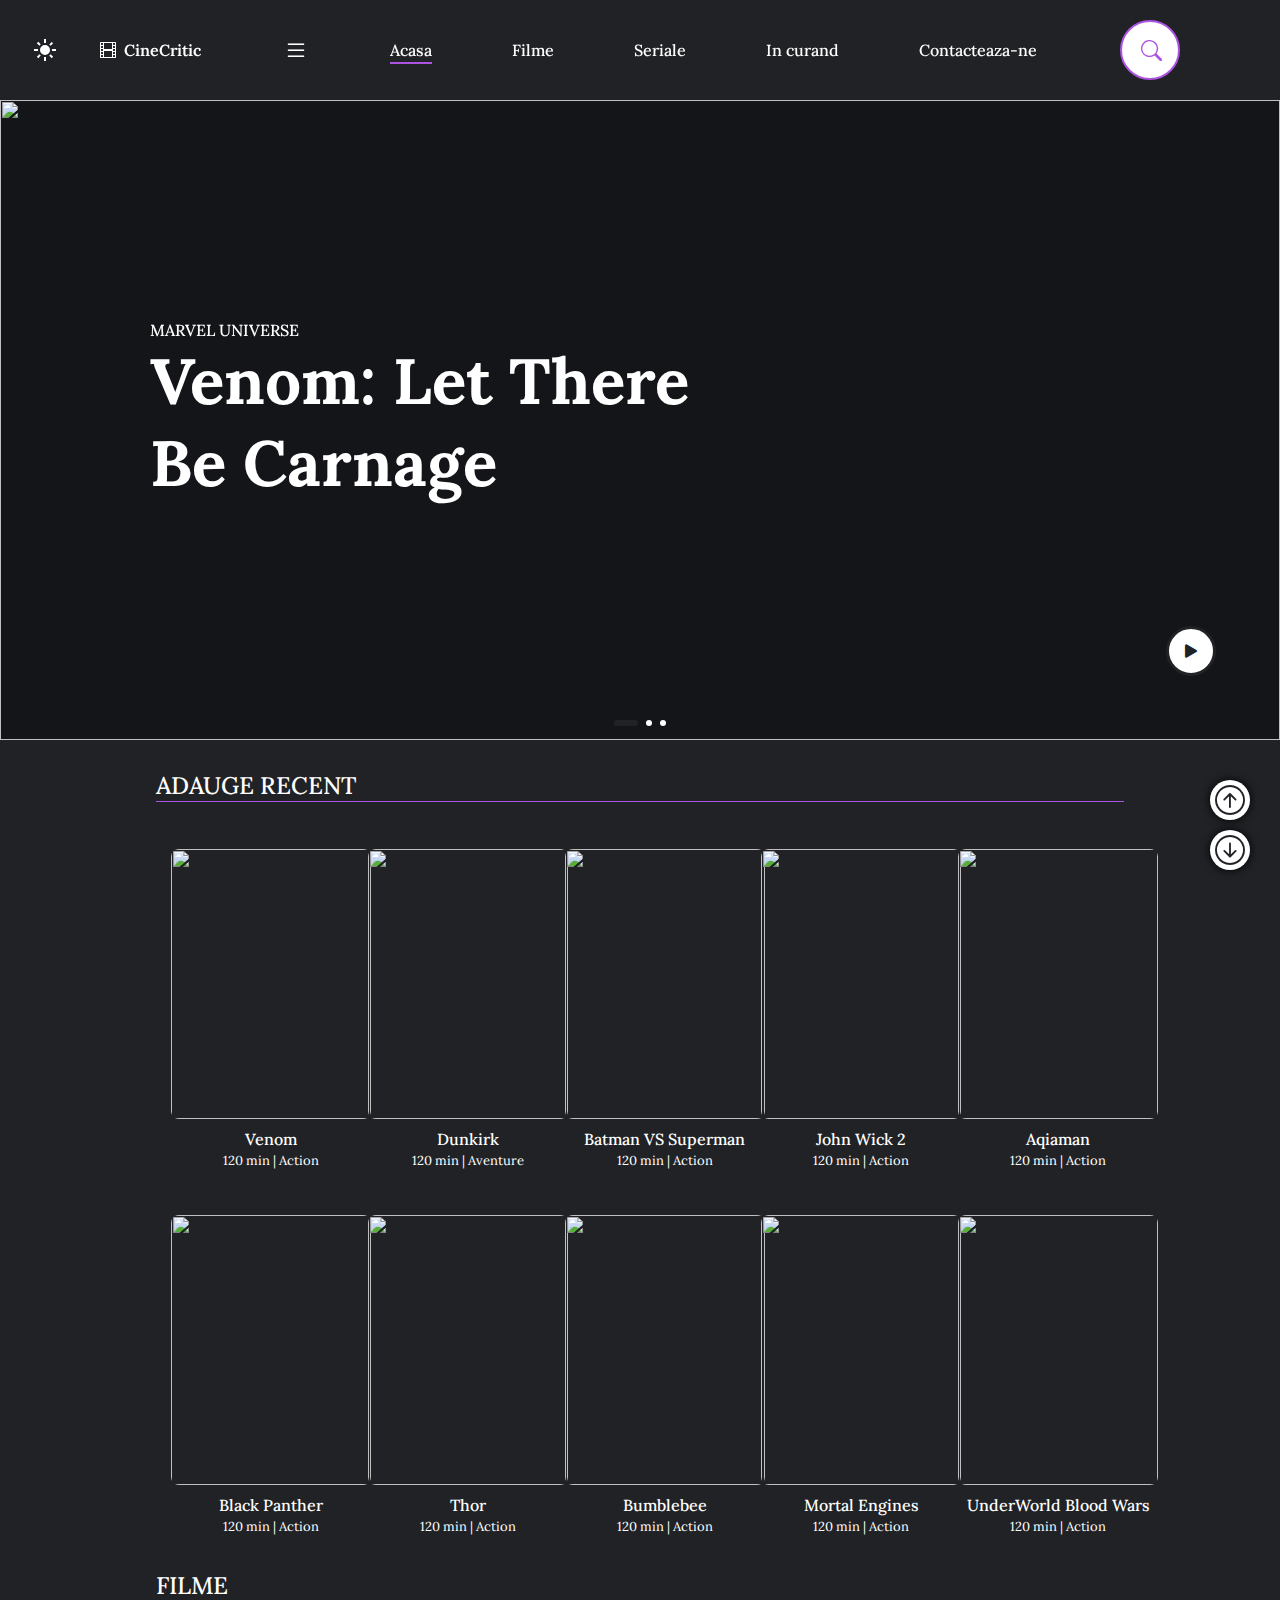
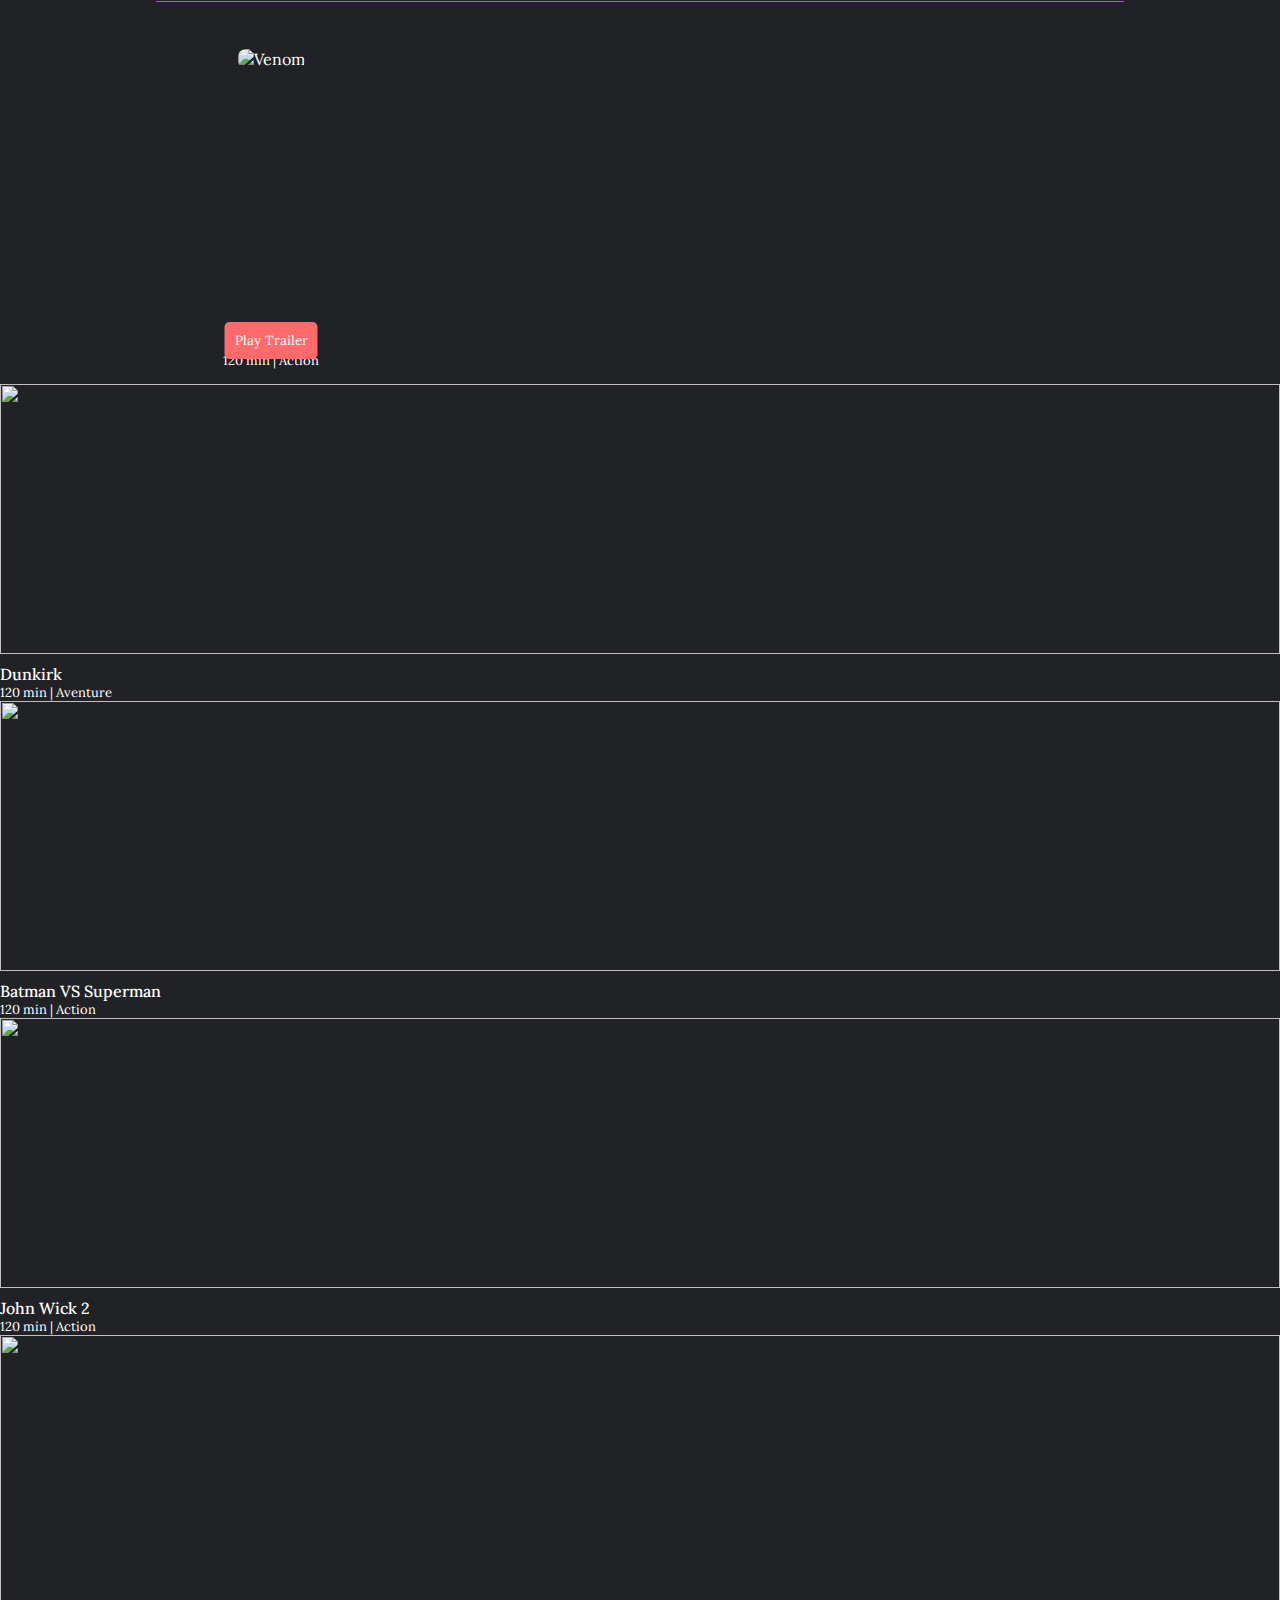
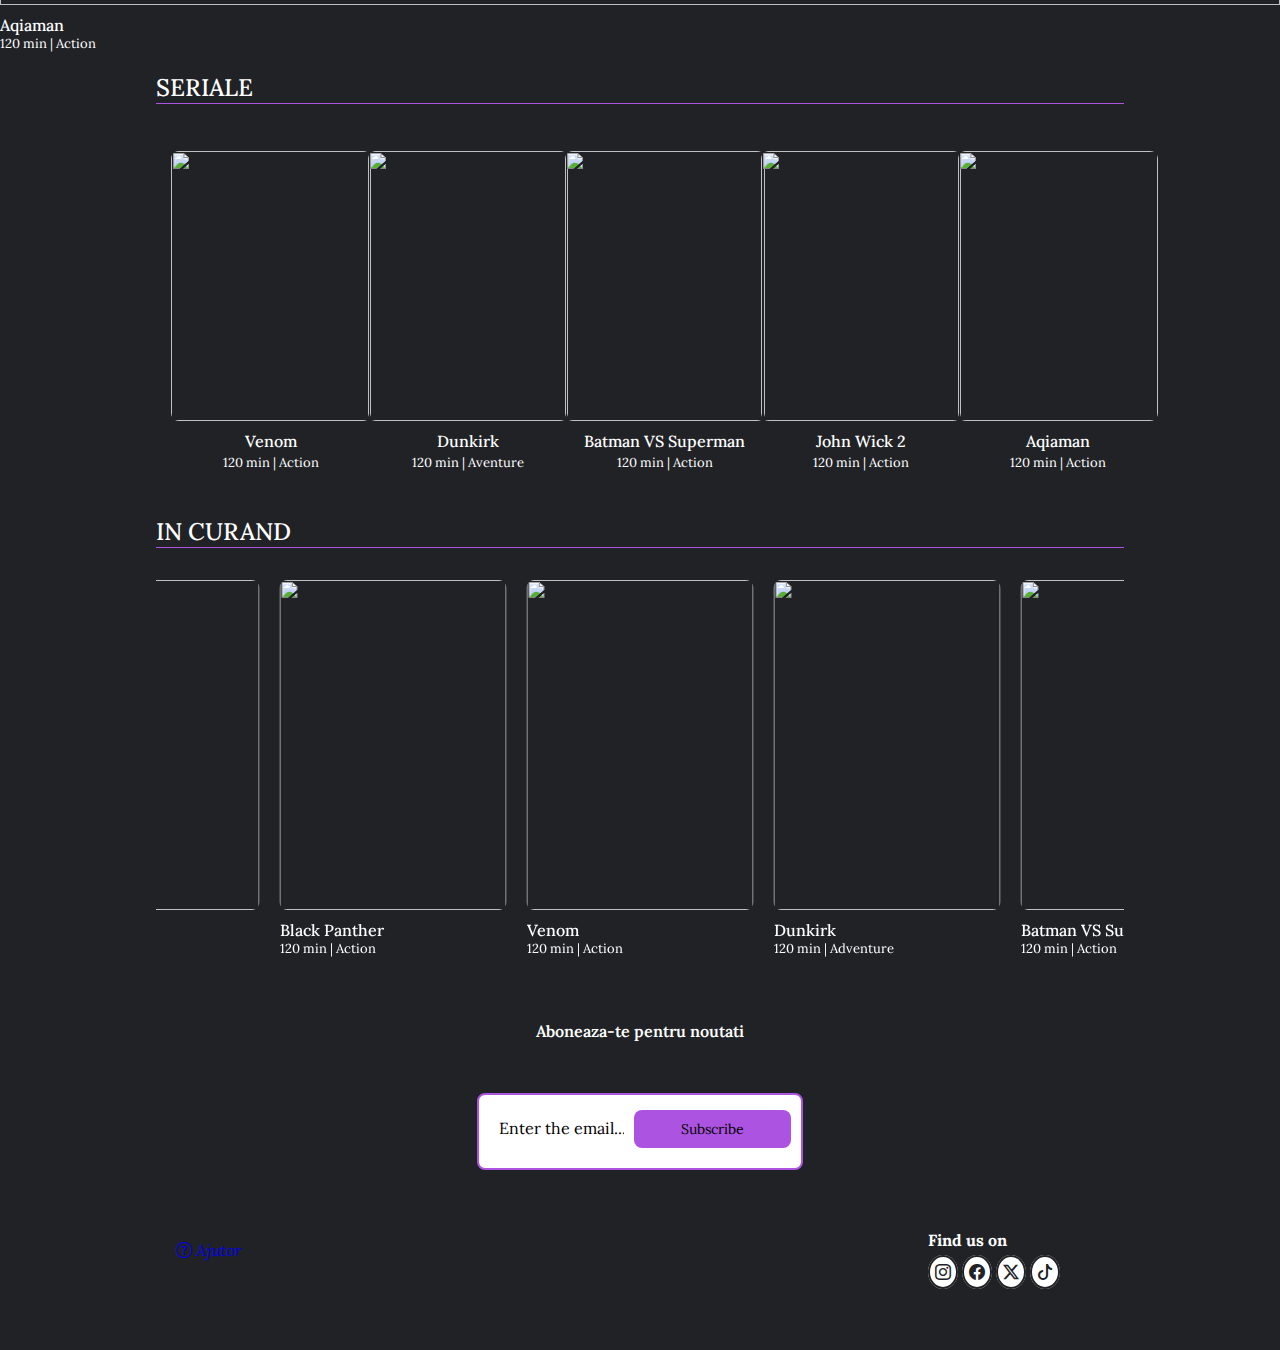
==== index.html @ 8b752be0 "Add files via upload" ====
<!DOCTYPE html>
<html lang="en">
<head>
        <meta charset="UTF-8">
        <meta http-equiv="X-UA-Compatible" content="IE=edge">
        <meta name="viewport" content="width=device-width, initial-scale=1.0">
        <title>CineCritic</title>
        <link rel="stylesheet" href="style.css">
        <link rel="stylesheet" href="https://cdn.jsdelivr.net/npm/bootstrap-icons@1.11.3/font/bootstrap-icons.min.css">
        <link rel="stylesheet" href="https://cdn.jsdelivr.net/npm/boxicons@latest/css/boxicons.min.css">        
        <link rel="stylesheet" href="https://cdn.jsdelivr.net/npm/swiper@8/swiper-bundle.min.css" />

</head>
<!-- Google tag (gtag.js) -->
<script async src="https://www.googletagmanager.com/gtag/js?id=G-RRTRT48X3Z"></script>
<script>
  window.dataLayer = window.dataLayer || [];
  function gtag(){dataLayer.push(arguments);}
  gtag('js', new Date());

  gtag('config', 'G-RRTRT48X3Z');
</script>
<body class="">
        <!--Navbar-->
        <header>
            <button id="theme-switch">
                <svg xmlns="http://www.w3.org/2000/svg" height="24px" viewBox="0 -960 960 960" width="24px" fill="#e8eaed"><path d="M480-280q-83 0-141.5-58.5T280-480q0-83 58.5-141.5T480-680q83 0 141.5 58.5T680-480q0 83-58.5 141.5T480-280ZM200-440H40v-80h160v80Zm720 0H760v-80h160v80ZM440-760v-160h80v160h-80Zm0 720v-160h80v160h-80ZM256-650l-101-97 57-59 96 100-52 56Zm492 496-97-101 53-55 101 97-57 59Zm-98-550 97-101 59 57-100 96-56-52ZM154-212l101-97 55 53-97 101-59-57Z"/></svg>
                <svg xmlns="http://www.w3.org/2000/svg" height="24px" viewBox="0 -960 960 960" width="24px" fill="#e8eaed"><path d="M480-120q-150 0-255-105T120-480q0-150 105-255t255-105q14 0 27.5 1t26.5 3q-41 29-65.5 75.5T444-660q0 90 63 153t153 63q55 0 101-24.5t75-65.5q2 13 3 26.5t1 27.5q0 150-105 255T480-120Z"/></svg>

            </button>
            <a href="#" class="log">
                <i class="bi bi-film"></i>CineCritic 
            </a>
            <div class="meniu" id="menu-icon"><i class="bi bi-list" ></i></div>
            
            <!--Meniu-->
            <ul class="navbar">
                <li><a href="#home" class="active">Acasa</a></li>
                <li><a href="movies.html" >Filme</a></li>
                <li><a href="series.html" >Seriale</a></li>
                <li><a href="coming.html" >In curand</a></li>
                <li><a href="contact.html" >Contacteaza-ne</a></li>
            </ul>
            <div class="container-search">
                <div class="search">
                    <i class="bi bi-search"></i>
                </div>

            <div class="input">
                <input type="text" placeholder="Search" id="search">
                <i class="bi bi-x-lg" id="clear"></i>
            </div>
        </div>
        </header>

        <!-- Home -->
        <section class="home swiper" id="home">
            <div class="swiper-wrapper">
                <!-- Box 1 -->
                <div class="swiper-slide container">
                    <img src="img/home1.jpg" alt="">
                    <div class="home-text"> 
                        <span>Marvel Universe</span>
                        <h1>Venom: Let There <br> Be Carnage</h1>
                        <a href="#" class="play">
                            <i class="bi bi-play-fill"></i>
                        </a>
                    </div>
                </div>
        
                <!-- Box 2 -->
                <div class="swiper-slide container">
                    <img src="img/home2.jpg" alt="">
                    <div class="home-text"> 
                        <span>Marvel Universe</span>
                        <h1>Avengers: <br>Infinity War</h1>
                        <a href="#" class="play">
                            <i class="bi bi-play-fill"></i>
                        </a>
                    </div>
                </div>
        
                <!-- Box 3 -->
                <div class="swiper-slide container">
                    <img src="img/home3.jpg" alt="">
                    <div class="home-text"> 
                        <span>Marvel Universe</span>
                        <h1>Spider-Man: <br>Far From Home</h1>
                        <a href="#" class="play">
                            <i class="bi bi-play-fill"></i>
                        </a>
                    </div>
                </div>
            </div>
        

            <div class="swiper-pagination"></div>
        </section>
        <!-- Added -->
        <section class="added" id="added">
            <h2 class="heading">Adauge recent</h2>
        <!-- Added Container -->
        <div class="home-movies-container">
            <!-- Box 1 -->
            <div class="box" data-title="venom">
            <div class="box-img">
                <img src="img/m1.jpg " alt="">
            </div>
            <h3>Venom</h3>
            <span>120 min | Action</span>
        </div>
        
        <!-- Box 2-->
        <div class="box">
            <div class="box-img">
                <img src="img/m2.jpg " alt="">
            </div>
            <h3>Dunkirk</h3>
            <span>120 min | Aventure</span>
        </div>
        <!-- Box 3 -->
        <div class="box">
            <div class="box-img">
                <img src="img/m3.jpg " alt="">
            </div>
            <h3>Batman VS Superman</h3>
            <span>120 min | Action</span>
        </div>
        <!-- Box 4 -->
        <div class="box">
            <div class="box-img">
                <img src="img/m4.jpg " alt="">
            </div>
            <h3>John Wick 2</h3>
            <span>120 min | Action</span>
        </div>
        <!-- Box 5 -->
        <div class="box">
            <div class="box-img">
                <img src="img/m5.jpg " alt="">
            </div>
            <h3>Aqiaman</h3>
            <span>120 min | Action</span>
        </div>
        <!-- Box 6 -->
        <div class="box">
            <div class="box-img">
                <img src="img/m6.jpg " alt="">
            </div>
            <h3>Black Panther</h3>
            <span>120 min | Action</span>
        </div>
        <!-- Box 7 -->
        <div class="box">
            <div class="box-img">
                <img src="img/m7.jpg " alt="">
            </div>
            <h3>Thor</h3>
            <span>120 min | Action</span>
        </div>
        <!-- Box 8  -->
        <div class="box">
            <div class="box-img">
                <img src="img/m7.jpg " alt="">
            </div>
            <h3>Bumblebee</h3>
            <span>120 min | Action</span>
        </div>
        <!-- Box 9 -->
        <div class="box">
            <div class="box-img">
                <img src="img/m9.jpg " alt="">
            </div>
            <h3>Mortal Engines</h3>
            <span>120 min | Action</span>
        </div>
        <!-- Box 10 -->
        <div class="box">
            <div class="box-img">
                <img src="img/m10.jpg " alt="">
            </div>
            <h3>UnderWorld Blood Wars</h3>
            <span>120 min | Action</span>
        </div>
        </div>
        </section>
    
        <!-- Movies-->
    <section class="movies" id="movies">
    <h2 class="home-movies-heading">Filme</h2>
        <!-- Movies Container -->
        <div class="home-movies-container">
            <!-- Box 1 -->
            <div class="box" trailer-url="https://www.youtube.com/embed/HyIyd9joTTc

            ">
                <div class="box-img">
                    <img src="img/m1.jpg" alt="Venom">
                </div>
                <h3>Venom</h3>
                <span>120 min | Action</span>
                <button class="play-button">Play Trailer</button>
            </div>
        </div>
        
        <!-- Modal pentru redarea trailerului -->
        <div id="trailer-modal" class="modal">
            <div class="modal-content">
                <button id="close-button">Close</button>
                <iframe id="trailer-video" width="100%" height="100%" frameborder="0" allow="autoplay; encrypted-media" allowfullscreen></iframe>
            </div>
        </div>
        <!-- Box 2-->
            <div class="box">
                <div class="box-img">
                    <img src="img/m2.jpg " alt="">
                </div>
                <h3>Dunkirk</h3>
                <span>120 min | Aventure</span>
            </div>
        <!-- Box 3 -->
            <div class="box">
                <div class="box-img">
                    <img src="img/m3.jpg " alt="">
            </div>
                <h3>Batman VS Superman</h3>
                <span>120 min | Action</span>
            </div>
        <!-- Box 4 -->
            <div class="box">
                <div class="box-img">
                    <img src="img/m4.jpg " alt="">
            </div>
                <h3>John Wick 2</h3>
                <span>120 min | Action</span>
            </div>
        <!-- Box 5 -->
            <div class="box">
                <div class="box-img">
                    <img src="img/m5.jpg " alt="">
                </div>
                <h3>Aqiaman</h3>
                <span>120 min | Action</span>
            </div>
        </section>
                <!-- Movies-->
    <section class="movies" id="movies">
        <h2 class="home-movies-heading">Seriale</h2>
            <!-- Movies Container -->
        <div class="home-movies-container">
            <!-- Box 1 -->
                <div class="box">
                    <div class="box-img">
                        <img src="img/m1.jpg " alt="">
                    </div>
                    <h3>Venom</h3>
                    <span>120 min | Action</span>
            </div>
            <!-- Box 2-->
                <div class="box">
                    <div class="box-img">
                        <img src="img/m2.jpg " alt="">
                    </div>
                    <h3>Dunkirk</h3>
                    <span>120 min | Aventure</span>
                </div>
            <!-- Box 3 -->
                <div class="box">
                    <div class="box-img">
                        <img src="img/m3.jpg " alt="">
                </div>
                    <h3>Batman VS Superman</h3>
                    <span>120 min | Action</span>
                </div>
            <!-- Box 4 -->
                <div class="box">
                    <div class="box-img">
                        <img src="img/m4.jpg " alt="">
                </div>
                    <h3>John Wick 2</h3>
                    <span>120 min | Action</span>
                </div>
            <!-- Box 5 -->
                <div class="box">
                    <div class="box-img">
                        <img src="img/m5.jpg " alt="">
                    </div>
                    <h3>Aqiaman</h3>
                    <span>120 min | Action</span>
                </div>
            </section>
        <!-- Coming Soon -->
        <section class="coming" id="coming">
            <h2 class="heading">In curand</h2>
            <!-- Coming Container -->
            <div class="coming-container swiper">
                <div class="swiper-wrapper">
                    <!-- Slide 1 -->
                    <div class="swiper-slide box">
                        <div class="boxs-img">
                            <img src="img/m1.jpg" alt="">
                        </div>
                        <h3>Venom</h3>
                        <span>120 min | Action</span>
                    </div>
                    <!-- Slide 2 -->
                    <div class="swiper-slide box">
                        <div class="boxs-img">
                            <img src="img/m2.jpg" alt="">
                        </div>
                        <h3>Dunkirk</h3>
                        <span>120 min | Adventure</span>
                    </div>
                    <!-- Slide 3 -->
                    <div class="swiper-slide box">
                        <div class="boxs-img">
                            <img src="img/m3.jpg" alt="">
                        </div>
                        <h3>Batman VS Superman</h3>
                        <span>120 min | Action</span>
                    </div>
                    <!-- Slide 4 -->
                    <div class="swiper-slide box">
                        <div class="boxs-img">
                            <img src="img/m4.jpg" alt="">
                        </div>
                        <h3>John Wick 2</h3>
                        <span>120 min | Action</span>
                    </div>
                    <!-- Slide 5 -->
                    <div class="swiper-slide box">
                        <div class="boxs-img">
                            <img src="img/m5.jpg" alt="">
                        </div>
                        <h3>Aquaman</h3>
                        <span>120 min | Action</span>
                    </div>
                    <!-- Slide 6 -->
                    <div class="swiper-slide box">
                        <div class="boxs-img">
                            <img src="img/m6.jpg" alt="">
                        </div>
                        <h3>Black Panther</h3>
                        <span>120 min | Action</span>
                    </div>
                    <!-- Additional slides as needed -->
                </div>
                <!-- Pagination for Swiper -->
                <div class="swiper-pagination"></div>
            </div>
        </section>
        <!-- NewsLetter -->
        <section>
            <section class="newsletter" id="newsletter">
                <h2>Aboneaza-te pentru noutati</h2>
                <form action="">
                    <input type="email" placeholder="Enter the email..." required>
                    <input type="submit" value="Subscribe" class="btn">
                </form>
            </section>
        </section>
        <!-- Butoane UP/DOWN -->
        <button id="upButton">
            <i class="bi bi-arrow-up-circle"></i>
        </button>
        
        <button id="downButton">
            <i class="bi bi-arrow-down-circle"></i>
        </button>

        <a href="help.html" class="help">
            <i class="bi bi-question-circle">                               Ajutor</i>
        </a>
        
 
        
        <!-- Footer -->
         <section class="footer">
            <div class="social">
                <h3>Find us on</h3>
                <span class="social-button">
                <a href="#"><i class="bi bi-instagram"></i></a>
                <a href="#"><i class="bi bi-facebook"></i></a>
                <a href="#"><i class="bi bi-twitter-x"></i></a>
                <a href="#"><i class="bi bi-tiktok"></i></a>
            </span>
            </div>
         </section>
        <!-- JavaScript -->
        <script src="https://cdn.jsdelivr.net/npm/swiper@8/swiper-bundle.min.js"></script>
        <script src="main.js"></script>
</body>
</html>
---- style.css ----
/*Font*/
@import url('https://fonts.googleapis.com/css2?family=Lora:ital,wght@0,400..700;1,400..700&display=swap');

* {
    font-family: "Lora", serif;
    margin: 0;
    padding: 0;
    box-sizing: border-box;
    list-style: none;
    text-decoration: none;
    scroll-padding-top: 32px;
    scroll-behavior: smooth;
}

/*Variabile*/
:root{
    --main-color:#202226;
    --second-color:#ad53e1;
    --text-color:#202226;
    --bg-color: #fff;
}

.lightmode{
    --main-color:#ffffff;
    --second-color:#ad53e1;
    --text-color:#ffffff;
    --bg-color: #202226
}

html::-webkit-scrollbar{
    width:6px;
    background: var(--text-color);
}

html::-webkit-scrollbar-thumb{
    background: var(--second-color);
    border-radius: 64px;
}

body{
    background: var(--main-color)
    /* background: linear-gradient(180deg, rgba(0,0,0,1) 90%, rgba(173,83,225,1) 100%); */

}

section.home {
    padding-top: 100px; 
}

header {
    position: fixed;
    width: 100%;
    top: 0;
    right: 0;
    display: flex;
    align-items: center;
    justify-content: space-between;
    padding: 20px 100px;
    transition: background-color 0.5s;
    background-color: transparent;
    z-index: 1000; 
}

header.shadow{
    background: var(--main-color);
    box-shadow: 0 0 4px rgb(14 55 54/15%)

}

header.shadow .navbar a{
color:var(--bg-color);
}

header.shadow .logo{
    color:var(--text-color);
}


.log{ 
    font-size: 16px;
    font-weight: 600;
    color: var(--bg-color);
    display: flex;
    align-items: center;
    column-gap: 8px;
    
}

 .bi-list{
    font-size: 24px;
    color: var(--bg-color);
    
}

.navbar{    
    display:flex;
    column-gap: 80px;
    
}

.navbar li{
    position: relative;
}

.navbar a{
    font-size: 16px;
    font-weight: 500;
    color: var(--bg-color);
    display: inline-block;
    width: auto;
    
}

.navbar a::after{
    content: '';
    width: 0;
    height: 2px;
    background-color:  var(--second-color);
    position: absolute;
    bottom: -4px;
    left: 0;
    transition: 0.4s all linear;
}

.navbar a:hover::after, .navbar .active::after{
   width: 100%; 
   /*background-color: var(--second-color);*/
}



.meniu{
    font-size: 24px;
    cursor: pointer;
    display: block;
    z-index: 1000001;
}

.btn{
    padding:  10px 20px;
    background: var(--second-color);
    color: #fff;
    font-weight:400 ;
    border-radius: 0.5rem;
}

.btn:hover {
    background: #DA70D6;
}

.container {
    position: relative;
    width: 100%;
    min-height: 640px;
    display: flex;
    align-items: center;
    background: rgba(2, 3, 7, 0.4);
    z-index: 0; 
}

.container img {
    position: fixed;
    width: 100%;
    height: 100%;
    object-fit: cover;
    object-position: center;
    z-index: -1; 
}

.swiper-pagination-bullet {
    width: 6px !important; 
    height: 6px !important;
    border-radius: 4px !important;
    background: var(--bg-color) !important;
    opacity: 1 !important;
}

.swiper-pagination-bullet-active {
    background-color: var(--main-color) !important;; 
    width: 24px !important;
}


.home-text {
    z-index: 1; 
    color: var(--bg-color);
    padding: 0 150px;
    
}


.home-text span{
    color: #fff;
    font-weight: 500;
    text-transform: uppercase;

}

.home-text h1{
    color: #fff;
    font-size: 64px;
    font-weight: 700;
    margin-bottom: 16px;
}

.play {
    position: absolute;
    right: 64px;
    bottom: 10%;
}

.play .bi-play-fill{
    background-color: var(--bg-color);
    padding: 15px;
    font-size: 24px;
    width: 50px;
    height: 50px;
    border-radius: 50%;
    border: 3px solid;
    color:var(--main-color);
    align-items: center;
    display: flex;
    justify-content: center;
}

.play .bi-play-fill:hover{
    background-color: var(--main-color);
    color: var(--bg-color);
    transition: 0.2s all linear;
}

.heading{
    max-width: 968px;
    margin-left: auto;
    margin-right: auto;
    font-weight: 500;
    text-transform: uppercase;
    border-bottom: 1px solid var(--second-color);
    padding-top:30px;
    color: var(--bg-color);
}

.movies-heading{
    max-width: 968px;
    margin-left: auto;
    margin-right: auto;
    font-weight: 500;
    text-transform: uppercase;
    border-bottom: 1px solid var(--second-color);
    padding-top: 150px;
    color: var(--bg-color);
    
}
.home-movies-heading {
    max-width: 968px;
    margin-left: auto;
    margin-right: auto;
    font-weight: 500;
    text-transform: uppercase;
    border-bottom: 1px solid var(--second-color);
    padding-top: 20px;
    color: var(--bg-color);
}

.movies-container{
    max-width: 968px;
    margin-right: auto;
    margin-left: auto;
    display: grid;
    grid-template-columns: repeat(auto-fit, minmax(180px, auto));
    gap: 16px;
    margin-top: 32px;
    padding-bottom: 150px;
    color: var(--second-color);
}


.home-movies-container{
    max-width: 968px;
    margin-right: auto;
    margin-left: auto;
    display: grid;
    grid-template-columns: repeat(auto-fit, minmax(180px, auto));
    gap: 16px;
    margin-top: 32px;
    color: var(--second-color   );
}

.box {
    display: flex;
    flex-direction: column;
    color: var(--bg-color);
}

.box .box-img {
    width: 100%;
    height: 270px;
}

.box .box-img img {
    width: 100%;
    height: 100%;
    object-fit: cover;
    transition: transform 0.3s ease; 
}

.box .box-img img:hover {
    transform: scale(1.1); 
}

.box h3 {
    font-size: 16px;
    font-weight: 500;
    color: var(--bg-color);
    margin-top: 10px;
    

}

.box span {
    font-size: 13px;
    color: var(--bg-color);
}

.coming-container {
    max-width: 968px;
    margin-left: auto;
    margin-right: auto;
    margin-top: 32px;
    gap: 16px; 
}


.coming-container .boxs-img {
    width: 100%;
    height: 330px; 
    overflow: hidden;
    border-radius: 8px;
}

.coming-container .boxs-img img {
    width: 100%;
    height: 100%;
    object-fit: cover;
}

.newsletter{
    max-width: 968px;
    margin-left:auto;
    margin-right: auto;
    padding-top: 64px;
    display:flex;
    flex-direction: column;
    align-items: center;    
    justify-content: center;
    row-gap: 32px;

}

.newsletter h2{
    text-align: center;
    font-size: 16px;
    font-weight: 600;
    color: var(--bg-color);

}

.newsletter form{
    background-color: #fff;
    border: 2px solid var(--second-color);
    padding: 10px;
    border-radius: 8px ;
    display: flex;
    align-items: center;
}

.newsletter form input{
    border: none;
    outline: none;
    color: #000000;
}

.newsletter form .email{
    width: 200px;
}

.newsletter form input::placeholder{
    color: #000;
    font-size: 16px;
    font-weight: 400;
}

.newletter .btn{
    text-transform: uppercase;
    font-weight: 500;
    cursor: pointer;
}

.footer {
    max-width: 968px;
    margin-left: auto;
    margin-right: 100px;
    display: flex; 
    justify-content: flex-end;
    padding: 20px;
}


.social{
    display:table;
    align-items: left;
    margin-top: -100px; 
    margin-right: 100px;

}

.social .bi{
    background-color: var(--bg-color);
    padding: 5px;
    font-size: 16px;
    width: 50px;
    height: 50px;
    border-radius: 50%;
    border: 2px solid;
    color: var(--main-color);
    
}

.social .bi:hover{
    background-color: var(--main-color);
    color: var(--bg-color);
    transition: 0.2 all linear;
    
}

.social h3 {
    padding-bottom: 10px;
    font-size: 16px;
    color:var(--bg-color);
    margin-bottom: 2px;
}


@media (max-width:1080px) {
    .home-text{
        padding: 0 100px;
    }
}

@media (max-width:991px) {
    header {
        padding: 18px 4%;
    }
    section {
        padding: 50px 4%;
    }
    .home-text{
        padding: 0 4%;
    }
    .home-text h1{
        font-size: 48px;
    }
    #theme-switch{
        top: 57px;
        margin-left:35px;
    }

    .log{
        margin-left:40px;
    }


}

@media (max-width: 774px){
    header{
        padding: 12px 4%;
    }
    #meniu-icon{
        display: initial;
        color: var(--bg-color)
    }
    header.shadow #meniu-icon{
        color: var(--bg-color);
    }
    .navbar{
        position: absolute;
        top: -570px;
        left: 0;
        right: 0;
        display: flex;
        flex-direction: column ;
        background: var(--main-color);
        row-gap: 8px;
        padding:20px;
        box-shadow:4px 4px 0 4px rgb(14 55 54/15%);
        transition: 0.2s all linear;
        text-align: center;
    }
    .navbar a{
        
        color: var(--bg-color);
    }

    .navbar a:hover{
        color: var(--second-color);
        border-bottom:1px solid var(--second-color) ;
    }

    .navbar a::after{
        display:none;
    }

    .navbar.active{
        top: 100%; 
    }
    .home-text h1{
        font-size: 32px;
    }

    .btn {
        padding: 8px 16px;
    }

    .movies-container{
        grid-template-columns: repeat(auto-fit, minmax(180px,auto));
    }
}


@media (max-width: 472px){
    .newsletter form .email{
        width: auto;
    }
}

@media (max-width: 370px){
    header {
        padding: 6px 4%;
    }

    .home-text h1{
        font-size: 32px;
    }

    .play{
        right: 16px;
        bottom: 8%;
    }

    .play .bx{
        padding: 7px;
    }
    .movies-container, .home-movies-container{
        grid-template-columns: repeat(auto-fit, minmax(140px,auto));
    }

    .box .box-img{
        height: 240px;
    }

    .social-button{
        display: flex;
    }

    .social {
        margin-top: -100px;
        margin-right: 30px;
    flex-wrap: nowrap;
    gap: 20px; 
    }  
}

.container-search{
    width: 60px;
    height: 60px;
    border-radius: 50px;
    background-color: #fff; 
    position: relative;
    transition: 0.5s;
    overflow: hidden;
    border: 2px solid var(--second-color); /* Modifică grosimea și culoarea */

}

.container-search .bi-search {
    position: absolute;
    left: 30px;
    top: 50%;
    transform: translate(-50%,-50%);
    color: var(--second-color);
    font-weight: 700;
    
}

.container-search .search{
    font-size: 21px;
    cursor: pointer;

}

.container-search.active{
    width: 300px;
}

.container-search .input{
    position: relative;
    width: 300px;
    height: 60px;
    left: 60px;
    display: flex;
    align-items: center;
    justify-content: center;
    
}

.container-search .input input{
    position: absolute;
    top:0;
    width: 100%;
    height: 100%;
    border: none;
    font-size: 18px;
    outline: none;    
}

.container-search .bi-x-lg{
    position: absolute;
    left: 200px;
    top: 33%;
    cursor: pointer;
}

#upButton{
    position: fixed;
    right: 10px;
    bottom: 60px;
    width: 40px;
    height: 40px;
    border-radius: 50%;
    background: var(--bg-color);
    box-shadow: 0 0 10px rgba(0,0,0,25);
    color: var(--main-color);
    outline: none;
    cursor: pointer;
    border: none;
    transform: translate(-50%,-50%); 
    align-items: center;
    display: flex;
    justify-content: center;
    z-index: 1000;
}

.bi-arrow-up-circle{
    font-size: 30px;
}

#upButton:hover, #downButton:hover{
    background-color: var(--main-color);
    color: var(--bg-color);
    transition: 0.2 all linear;
}
#upButton:active,#downButton:active {
    background: var(--second-color);
}


#downButton{
    position: fixed;
    right: 10px;
    bottom: 10px;
    width: 40px;
    height: 40px;
    border-radius: 50%;
    background: var(--bg-color);
    box-shadow: 0 0 10px rgba(0,0,0,25);
    color: var(--main-color);
    outline: none;
    cursor: pointer;
    border: none;
    transform: translate(-50%,-50%); 
    align-items: center;
    display: flex;
    justify-content: center;
    z-index: 1000;
}

.bi-arrow-down-circle{
    font-size: 30px;
}

#theme-switch{
    height: 30px;
    width: 30px;
    top: 30x;
    left: 30px;
    padding: 0;
    border-radius: 50%;
    background-color: var(--main-color);
    display:flex;
    justify-content: center;
    align-items: center;
    border: transparent;
    position: fixed;
    cursor: pointer;
}

#theme-switch svg{
    fill: var(--bg-color);
}

#theme-switch svg:last-child{
    display: none;
}

.lightmode #theme-switch svg:first-child{
    display: none;
}

.lightmode #theme-switch svg:last-child{
display: block;
}

/* Stil pentru boxuri */
.home-movies-container .box {
    position: relative;
    display: inline-block;
    width: 200px;
    margin: 15px;
    text-align: center;
}

.home-movies-container .box-img img {
    width: 100%;
    border-radius: 8px;
}

.play-button {
    position: absolute;
    bottom: 10px;
    left: 50%;
    transform: translateX(-50%);
    padding: 10px;
    background-color: #ff6b6b;
    color: white;
    border: none;
    border-radius: 5px;
    cursor: pointer;
}

.play-button:hover {
    background-color: #ff3b3b;
}

/* Stil pentru modal */
.modal {
    display: none;
    position: fixed;
    top: 0;
    left: 0;
    width: 100%;
    height: 100%;
    background: rgba(0, 0, 0, 0.8);
    justify-content: center;
    align-items: center;
    z-index: 1000; 
}

.modal-content {
    position: relative;
        width: 80%;
    height: 80%;
}

button#close-button {
    position: absolute;
    top: 10px;
    right: 10px;
    background-color: red;
    color: white;
    border: none;
    padding: 10px;
    cursor: pointer;
}
.video-container {
    width: 80%; /* Ajustează procentajul pentru a schimba lățimea */
    max-width: 800px; /* Maxim cât de mare să fie */
    margin: 0 auto; /* Centrează */
}

.video-container iframe {
    width: 100%; /* Preia întreaga lățime a containerului */
    height: auto; /* Menține proporțiile */
}
.no-scroll {
    overflow: hidden; /* Dezactivează scroll-ul */
}


form {
    max-width: 550px;
    margin: 20px auto;
    padding: 20px;
    border: 1px solid var(--bg-color);
    border-radius: 8px;
    background: var(--bg-color);
}

 form .mb-3 {
    margin-bottom: 15px;
}

form label {
    font-weight: 300;
    color: var(--main-color);
}

form input, form textarea {
    width: 100%;
    padding: 10px;
    margin-top: 5px;
    margin-bottom: 10px;
    border: 1px solid #000;
    border-radius: 4px;
    font-size: 14px;
}   

form button {
    width: 100%;
    padding: 10px;
    background-color: #007bff;
    color: var(--bg-color);
    border: none;
    border-radius: 4px;
    font-size: 16px;
}

form button:hover {
    background-color: #0056b3;
} 

.form-check {
     display:flex;
    justify-content:left ;
    align-items: right;
}

.contact-info p{
    text-transform: none; 
}

.heading-contact, .heading-help{
    max-width: 968px;
    margin-left: auto;
    margin-right: auto;
    font-weight: 500;
    border-bottom: 1px solid var(--second-color);
    top:300px;
    color: var(--bg-color);
}

.contact-form h2 {
    margin-bottom: 20px; 
}
.contact-container, .container-help{
    max-width: 968px;
    margin-left: auto;
    margin-right: auto;
    font-weight: 500;
    text-transform: uppercase;
    padding-top: 150px;
    color: var(--bg-color);
    
}

.help {
    max-width: 968px;
    margin-left: auto;
    margin-right: auto;
    padding: 50px 20px; /* Poți păstra padding-ul existent */
    display: block; /* Asigură-te că nu este `flex` dacă nu e necesar */
}



.help-header p {
    text-align: center;
    font-size: 16px;
    margin-bottom: 30px;
}

.help-info h3, .faq h3, .additional-help h3 {
    font-size: 1.5rem;
    margin-bottom: 20px;
    color: var(--second-color);
}

.help-info ul {
    color:var(--bg-color);
    padding: 0;
}

.help-info li {
    font-size: 1rem;
    margin-bottom: 10px;
    line-height: 1.6;
}

.faq-item {
    margin-bottom: 20px;
}

.faq-item h4 {
    font-size: 1.2rem;
    color: var(--second-color);
    margin-bottom: 5px;
}

.faq-item p {
    font-size: 1rem;
    line-height: 1.6;
    color: var(--bg-color);
}

.additional-help p {
    font-size: 1rem;
    line-height: 1.6;
    margin-bottom: 20px;
    color:var(--bg-color);
}
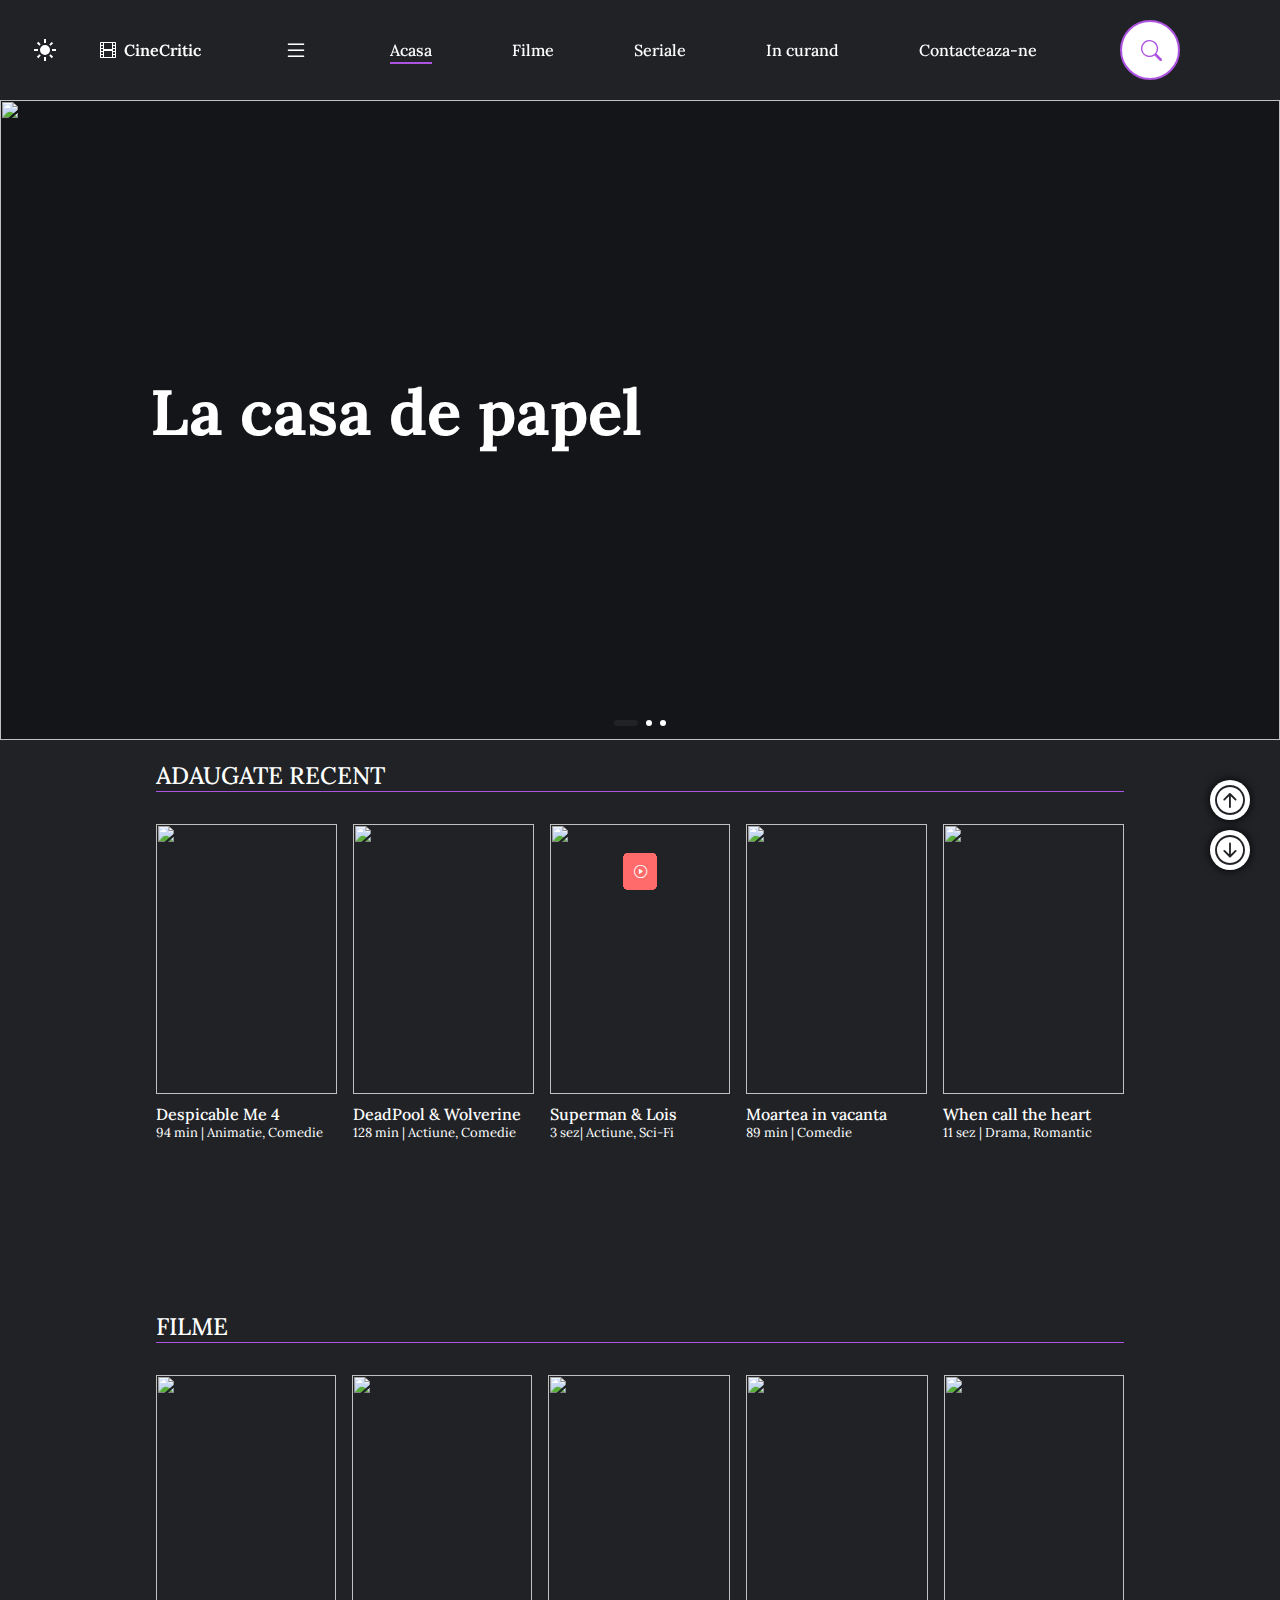
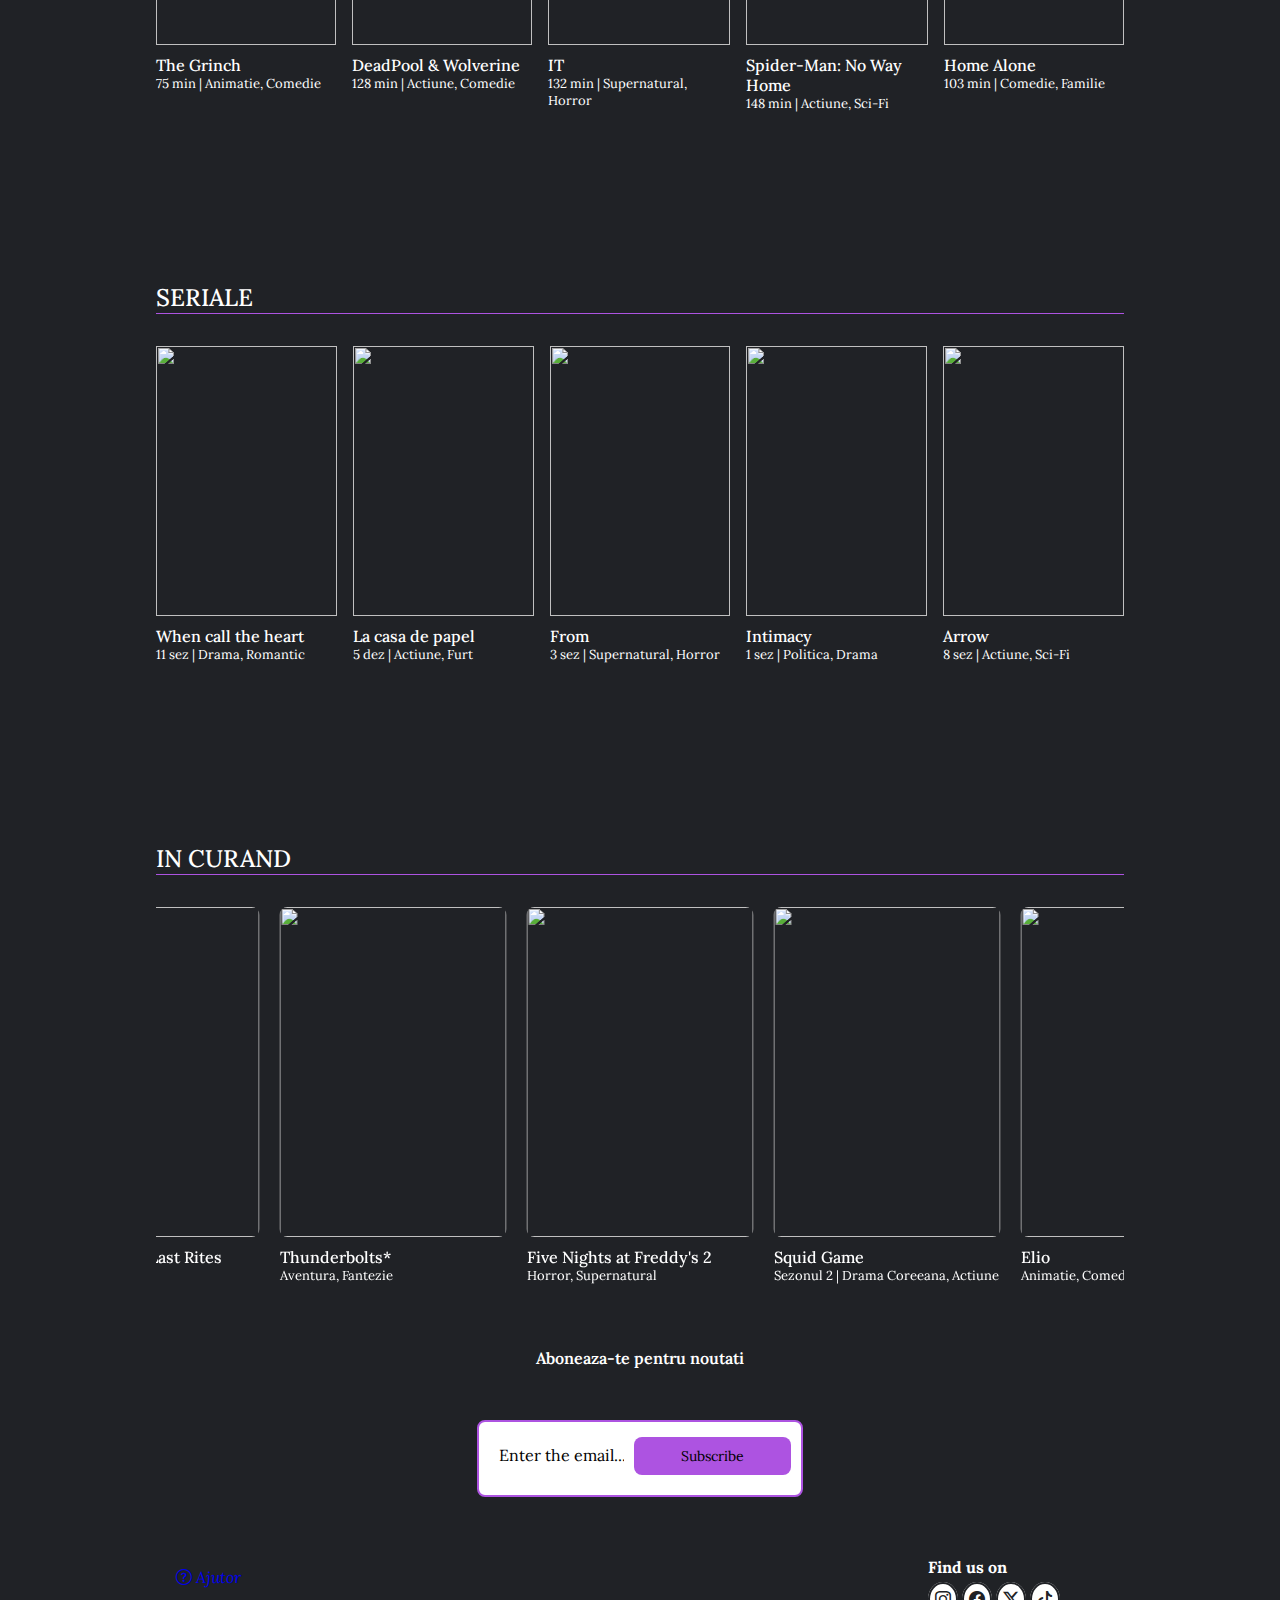
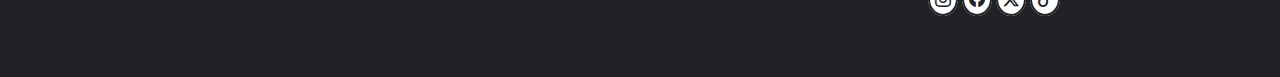
==== commit fbfa8115: "Update index.html" ====
--- a/index.html
+++ b/index.html
@@ -47,7 +47,7 @@
                 </div>
 
             <div class="input">
-                <input type="text" placeholder="Search" id="search">
+                <input type="text" placeholder="Search" id="searchBar">
                 <i class="bi bi-x-lg" id="clear"></i>
             </div>
         </div>
@@ -58,37 +58,25 @@
             <div class="swiper-wrapper">
                 <!-- Box 1 -->
                 <div class="swiper-slide container">
-                    <img src="img/home1.jpg" alt="">
+                    <img src="img/home2.png" alt="">
                     <div class="home-text"> 
-                        <span>Marvel Universe</span>
-                        <h1>Venom: Let There <br> Be Carnage</h1>
-                        <a href="#" class="play">
-                            <i class="bi bi-play-fill"></i>
-                        </a>
+                        <h1>La casa de papel</h1>
                     </div>
                 </div>
         
                 <!-- Box 2 -->
                 <div class="swiper-slide container">
-                    <img src="img/home2.jpg" alt="">
+                    <img src="img/home1.png" alt="">
                     <div class="home-text"> 
-                        <span>Marvel Universe</span>
-                        <h1>Avengers: <br>Infinity War</h1>
-                        <a href="#" class="play">
-                            <i class="bi bi-play-fill"></i>
-                        </a>
+                        <h1>Despicable Me 4</h1>
                     </div>
                 </div>
         
                 <!-- Box 3 -->
                 <div class="swiper-slide container">
-                    <img src="img/home3.jpg" alt="">
+                    <img src="img/home3.png" alt="">
                     <div class="home-text"> 
-                        <span>Marvel Universe</span>
-                        <h1>Spider-Man: <br>Far From Home</h1>
-                        <a href="#" class="play">
-                            <i class="bi bi-play-fill"></i>
-                        </a>
+                        <h1>Spider-Man: No Way Home</h1>
                     </div>
                 </div>
             </div>
@@ -97,198 +85,168 @@
             <div class="swiper-pagination"></div>
         </section>
         <!-- Added -->
-        <section class="added" id="added">
-            <h2 class="heading">Adauge recent</h2>
-        <!-- Added Container -->
-        <div class="home-movies-container">
+        <section class="movies" id="movies">
+            <h2 class="home-movies-heading">Adaugate Recent</h2>
+        <!-- Movies Container -->
+        <div class="movies-container">
             <!-- Box 1 -->
-            <div class="box" data-title="venom">
-            <div class="box-img">
-                <img src="img/m1.jpg " alt="">
-            </div>
-            <h3>Venom</h3>
-            <span>120 min | Action</span>
-        </div>
-        
-        <!-- Box 2-->
-        <div class="box">
-            <div class="box-img">
-                <img src="img/m2.jpg " alt="">
-            </div>
-            <h3>Dunkirk</h3>
-            <span>120 min | Aventure</span>
-        </div>
-        <!-- Box 3 -->
-        <div class="box">
-            <div class="box-img">
-                <img src="img/m3.jpg " alt="">
-            </div>
-            <h3>Batman VS Superman</h3>
-            <span>120 min | Action</span>
-        </div>
-        <!-- Box 4 -->
-        <div class="box">
-            <div class="box-img">
-                <img src="img/m4.jpg " alt="">
-            </div>
-            <h3>John Wick 2</h3>
-            <span>120 min | Action</span>
-        </div>
-        <!-- Box 5 -->
-        <div class="box">
-            <div class="box-img">
-                <img src="img/m5.jpg " alt="">
-            </div>
-            <h3>Aqiaman</h3>
-            <span>120 min | Action</span>
-        </div>
-        <!-- Box 6 -->
-        <div class="box">
-            <div class="box-img">
-                <img src="img/m6.jpg " alt="">
-            </div>
-            <h3>Black Panther</h3>
-            <span>120 min | Action</span>
-        </div>
-        <!-- Box 7 -->
-        <div class="box">
-            <div class="box-img">
-                <img src="img/m7.jpg " alt="">
-            </div>
-            <h3>Thor</h3>
-            <span>120 min | Action</span>
-        </div>
-        <!-- Box 8  -->
-        <div class="box">
-            <div class="box-img">
-                <img src="img/m7.jpg " alt="">
-            </div>
-            <h3>Bumblebee</h3>
-            <span>120 min | Action</span>
-        </div>
-        <!-- Box 9 -->
-        <div class="box">
-            <div class="box-img">
-                <img src="img/m9.jpg " alt="">
-            </div>
-            <h3>Mortal Engines</h3>
-            <span>120 min | Action</span>
-        </div>
-        <!-- Box 10 -->
-        <div class="box">
-            <div class="box-img">
-                <img src="img/m10.jpg " alt="">
-            </div>
-            <h3>UnderWorld Blood Wars</h3>
-            <span>120 min | Action</span>
-        </div>
-        </div>
-        </section>
+            <div class="box" trailer-url="https://www.youtube.com/embed/zzCZ1W_CUoI">
+                <div class="box-img">
+                        <img src="img/Film6.png " alt="">
+                    </div>
+                    <h3>Despicable Me 4</h3>
+                    <span>94 min | Animatie, Comedie</span>
+                    <button class="play-button"><i class="bi bi-play-circle"></i></button>
+                </div>
+        
+            <!-- Box 2 -->
+            <div class="box" trailer-url="https://www.youtube.com/embed/73_1biulkYk">
+                <div class="box-img">
+                        <img src="img/Film7.png " alt="">
+                    </div>
+                    <h3>DeadPool & Wolverine</h3>
+                    <span>128 min | Actiune, Comedie</span>
+                    <button class="play-button"><i class="bi bi-play-circle"></i></button>
+                </div>
+            <!-- Box 3 -->
+            <div class="box" trailer-url="https://www.youtube.com/embed/SJPJPUpNvDw">
+                <div class="box-img">
+                        <img src="img/Serial9.png " alt="">
+                    </div>
+                    <h3>Superman & Lois</h3>
+                    <span>3 sez| Actiune, Sci-Fi</span>
+                    <button class="play-button"><i class="bi bi-play-circle"></i></button>
+                </div>
+            <!-- Box 4 -->
+            <div class="box" trailer-url="https://www.youtube.com/embed/Q9qd4PckIvo">
+                <div class="box-img">
+                        <img src="img/Film5.jpg " alt="">
+                    </div>
+                    <h3>Moartea in vacanta</h3>
+                    <span>89 min | Comedie</span>
+                    <button class="play-button"><i class="bi bi-play-circle"></i></button>
+                </div>
+            <!-- Box 5 -->
+            <div class="box" trailer-url="https://www.youtube.com/embed/qD07uzPJ8M0">
+                <div class="box-img">
+                    <img src="img/Serial1.jpg" alt="">
+                </div>
+                <h3>When call the heart </h3>
+                <span>11 sez | Drama, Romantic</span>
+                <button class="play-button"><i class="bi bi-play-circle"></i></button>
+            </div>
+           
+                
+
+    </section>
     
         <!-- Movies-->
+    <!-- Added -->
     <section class="movies" id="movies">
-    <h2 class="home-movies-heading">Filme</h2>
-        <!-- Movies Container -->
-        <div class="home-movies-container">
-            <!-- Box 1 -->
-            <div class="box" trailer-url="https://www.youtube.com/embed/HyIyd9joTTc
-
-            ">
-                <div class="box-img">
-                    <img src="img/m1.jpg" alt="Venom">
-                </div>
-                <h3>Venom</h3>
-                <span>120 min | Action</span>
-                <button class="play-button">Play Trailer</button>
-            </div>
-        </div>
-        
-        <!-- Modal pentru redarea trailerului -->
-        <div id="trailer-modal" class="modal">
-            <div class="modal-content">
-                <button id="close-button">Close</button>
-                <iframe id="trailer-video" width="100%" height="100%" frameborder="0" allow="autoplay; encrypted-media" allowfullscreen></iframe>
-            </div>
-        </div>
-        <!-- Box 2-->
-            <div class="box">
-                <div class="box-img">
-                    <img src="img/m2.jpg " alt="">
-                </div>
-                <h3>Dunkirk</h3>
-                <span>120 min | Aventure</span>
-            </div>
-        <!-- Box 3 -->
-            <div class="box">
-                <div class="box-img">
-                    <img src="img/m3.jpg " alt="">
-            </div>
-                <h3>Batman VS Superman</h3>
-                <span>120 min | Action</span>
-            </div>
-        <!-- Box 4 -->
-            <div class="box">
-                <div class="box-img">
-                    <img src="img/m4.jpg " alt="">
-            </div>
-                <h3>John Wick 2</h3>
-                <span>120 min | Action</span>
-            </div>
-        <!-- Box 5 -->
-            <div class="box">
-                <div class="box-img">
-                    <img src="img/m5.jpg " alt="">
-                </div>
-                <h3>Aqiaman</h3>
-                <span>120 min | Action</span>
-            </div>
-        </section>
-                <!-- Movies-->
+        <h2 class="home-movies-heading">Filme</h2>
+    <!-- Movies Container -->
+    <div class="movies-container">
+       <!-- Box 1 -->
+       <div class="box" trailer-url="https://www.youtube.com/embed/vjnqABgxfO0">
+        <div class="box-img">
+                <img src="img/Film4.png " alt="">
+            </div>
+            <h3>The Grinch</h3>
+            <span>75 min | Animatie, Comedie</span>
+            <button class="play-button"><i class="bi bi-play-circle"></i></button>
+
+        </div>
+    <!-- Box 2 -->
+    <div class="box" trailer-url="https://www.youtube.com/embed/73_1biulkYk">
+        <div class="box-img">
+                <img src="img/Film7.png " alt="">
+            </div>
+            <h3>DeadPool & Wolverine</h3>
+            <span>128 min | Actiune, Comedie</span>
+            <button class="play-button"><i class="bi bi-play-circle"></i></button>
+        </div>
+    <!-- Box 3  -->
+    <div class="box" trailer-url="https://www.youtube.com/embed/xKJmEC5ieOk">
+        <div class="box-img">
+                <img src="img/Film8.png " alt="">
+            </div>
+            <h3>IT</h3>
+            <span>132 min | Supernatural, Horror</span>
+            <button class="play-button"><i class="bi bi-play-circle"></i></button>
+        </div>
+    <!-- Box 4 -->
+    <div class="box" trailer-url="https://www.youtube.com/embed/JfVOs4VSpmA">
+        <div class="box-img">
+                <img src="img/Film9.png " alt="">
+            </div>
+            <h3>Spider-Man: No Way Home</h3>
+            <span>148 min | Actiune, Sci-Fi</span>
+            <button class="play-button"><i class="bi bi-play-circle"></i></button>
+        </div>
+    <!-- Box 5 -->
+     <div class="box" trailer-url="https://www.youtube.com/embed/jEDaVHmw7r4">
+        <div class="box-img">
+                <img src="img/Film11.png " alt="">
+            </div>
+            <h3>Home Alone</h3>
+            <span>103 min | Comedie, Familie</span>
+            <button class="play-button"><i class="bi bi-play-circle"></i></button>
+        </div>      
+    </section>
+    <!-- Added -->
     <section class="movies" id="movies">
         <h2 class="home-movies-heading">Seriale</h2>
-            <!-- Movies Container -->
-        <div class="home-movies-container">
-            <!-- Box 1 -->
-                <div class="box">
-                    <div class="box-img">
-                        <img src="img/m1.jpg " alt="">
-                    </div>
-                    <h3>Venom</h3>
-                    <span>120 min | Action</span>
-            </div>
-            <!-- Box 2-->
-                <div class="box">
-                    <div class="box-img">
-                        <img src="img/m2.jpg " alt="">
-                    </div>
-                    <h3>Dunkirk</h3>
-                    <span>120 min | Aventure</span>
-                </div>
-            <!-- Box 3 -->
-                <div class="box">
-                    <div class="box-img">
-                        <img src="img/m3.jpg " alt="">
-                </div>
-                    <h3>Batman VS Superman</h3>
-                    <span>120 min | Action</span>
-                </div>
-            <!-- Box 4 -->
-                <div class="box">
-                    <div class="box-img">
-                        <img src="img/m4.jpg " alt="">
-                </div>
-                    <h3>John Wick 2</h3>
-                    <span>120 min | Action</span>
-                </div>
-            <!-- Box 5 -->
-                <div class="box">
-                    <div class="box-img">
-                        <img src="img/m5.jpg " alt="">
-                    </div>
-                    <h3>Aqiaman</h3>
-                    <span>120 min | Action</span>
-                </div>
-            </section>
+    <!-- Movies Container -->
+    <div class="movies-container">
+        <!-- Box 1 -->
+        <div class="box" trailer-url="https://www.youtube.com/embed/qD07uzPJ8M0">
+            <div class="box-img">
+                <img src="img/Serial1.jpg" alt="">
+            </div>
+            <h3>When call the heart </h3>
+            <span>11 sez | Drama, Romantic</span>
+            <button class="play-button"><i class="bi bi-play-circle"></i></button>
+        </div>
+
+        <!-- Box 2-->
+        <div class="box" trailer-url="https://www.youtube.com/embed/_InqQJRqGW4">
+            <div class="box-img">
+                    <img src="img/Serial2.png " alt="">
+                </div>
+                <h3>La casa de papel <i class="fa fa-paper-plane" aria-hidden="true"></i></h3>
+                <span>5 dez | Actiune, Furt</span>
+                <button class="play-button"><i class="bi bi-play-circle"></i></button>
+
+            </div>
+        <!-- Box 3 -->
+        <div class="box" trailer-url="https://www.youtube.com/embed/pDHqAj4eJcM">
+            <div class="box-img">
+                    <img src="img/Serial8.png " alt="">
+                </div>
+                <h3>From</h3>
+                <span>3 sez | Supernatural, Horror</span>
+                <button class="play-button"><i class="bi bi-play-circle"></i></button>
+            </div>
+        <!-- Box 4 -->
+        <div class="box" trailer-url="https://www.youtube.com/embed/9pZrPauX_WM">
+            <div class="box-img">
+                    <img src="img/Serial10.png " alt="">
+                </div>
+                <h3>Intimacy</h3>
+                <span>1 sez | Politica, Drama</span>
+                <button class="play-button"><i class="bi bi-play-circle"></i></button>
+            </div>
+        <!-- Box 5 -->
+        <div class="box" trailer-url="https://www.youtube.com/embed/XQS7JkQmlx8">
+            <div class="box-img">
+                    <img src="img/Serial6.png " alt="">
+                </div>
+                <h3>Arrow</h3>
+                <span> 8 sez | Actiune, Sci-Fi</span>
+                <button class="play-button"><i class="bi bi-play-circle"></i></button>
+            </div>
+        
+</section>
         <!-- Coming Soon -->
         <section class="coming" id="coming">
             <h2 class="heading">In curand</h2>
@@ -298,55 +256,62 @@
                     <!-- Slide 1 -->
                     <div class="swiper-slide box">
                         <div class="boxs-img">
-                            <img src="img/m1.jpg" alt="">
-                        </div>
-                        <h3>Venom</h3>
-                        <span>120 min | Action</span>
+                            <img src="img/Coming1.png" alt="">     
+                        </div>
+                            <h3>Five Nights at Freddy's 2</h3>
+                            <span>Horror, Supernatural</span>
+
                     </div>
                     <!-- Slide 2 -->
                     <div class="swiper-slide box">
                         <div class="boxs-img">
-                            <img src="img/m2.jpg" alt="">
-                        </div>
-                        <h3>Dunkirk</h3>
-                        <span>120 min | Adventure</span>
+                            <img src="img/Coming11.png" alt="">
+                        </div>
+                        <h3>Squid Game</h3>
+                        <span>Sezonul 2 | Drama Coreeana, Actiune</span>
                     </div>
                     <!-- Slide 3 -->
                     <div class="swiper-slide box">
                         <div class="boxs-img">
-                            <img src="img/m3.jpg" alt="">
-                        </div>
-                        <h3>Batman VS Superman</h3>
-                        <span>120 min | Action</span>
+                            <img src="img/Coming8.png" alt="">
+                        </div>
+                        <h3>Elio</h3>
+                        <span>Animatie, Comedie</span>
                     </div>
                     <!-- Slide 4 -->
                     <div class="swiper-slide box">
                         <div class="boxs-img">
-                            <img src="img/m4.jpg" alt="">
-                        </div>
-                        <h3>John Wick 2</h3>
-                        <span>120 min | Action</span>
+                            <img src="img/Coming13.png" alt="">
+                        </div>
+                        <h3>House of the Dragon</h3>
+                        <span>Sezonul 3 | Fantezie, Aventura</span>
                     </div>
                     <!-- Slide 5 -->
                     <div class="swiper-slide box">
                         <div class="boxs-img">
-                            <img src="img/m5.jpg" alt="">
-                        </div>
-                        <h3>Aquaman</h3>
-                        <span>120 min | Action</span>
+                            <img src="img/Coming5.png" alt="">
+                        </div>
+                        <h3>The Conjuring: Last Rites</h3>
+                        <span>Horror, Mister</span>
                     </div>
                     <!-- Slide 6 -->
                     <div class="swiper-slide box">
                         <div class="boxs-img">
-                            <img src="img/m6.jpg" alt="">
-                        </div>
-                        <h3>Black Panther</h3>
-                        <span>120 min | Action</span>
+                            <img src="img/Coming15.png" alt="">
+                        </div>
+                        <h3>Thunderbolts*</h3>
+                        <span>Aventura, Fantezie</span>
                     </div>
                     <!-- Additional slides as needed -->
                 </div>
                 <!-- Pagination for Swiper -->
                 <div class="swiper-pagination"></div>
+            </div>
+            <div id="trailer-modal" class="modal">
+                <div class="modal-content">
+                    <button id="close-button"><i class="bi bi-x"></i></button>
+                    <iframe id="trailer-video" width="100%" height="100%" frameborder="0" allow="autoplay; encrypted-media" allowfullscreen></iframe>
+                </div>
             </div>
         </section>
         <!-- NewsLetter -->
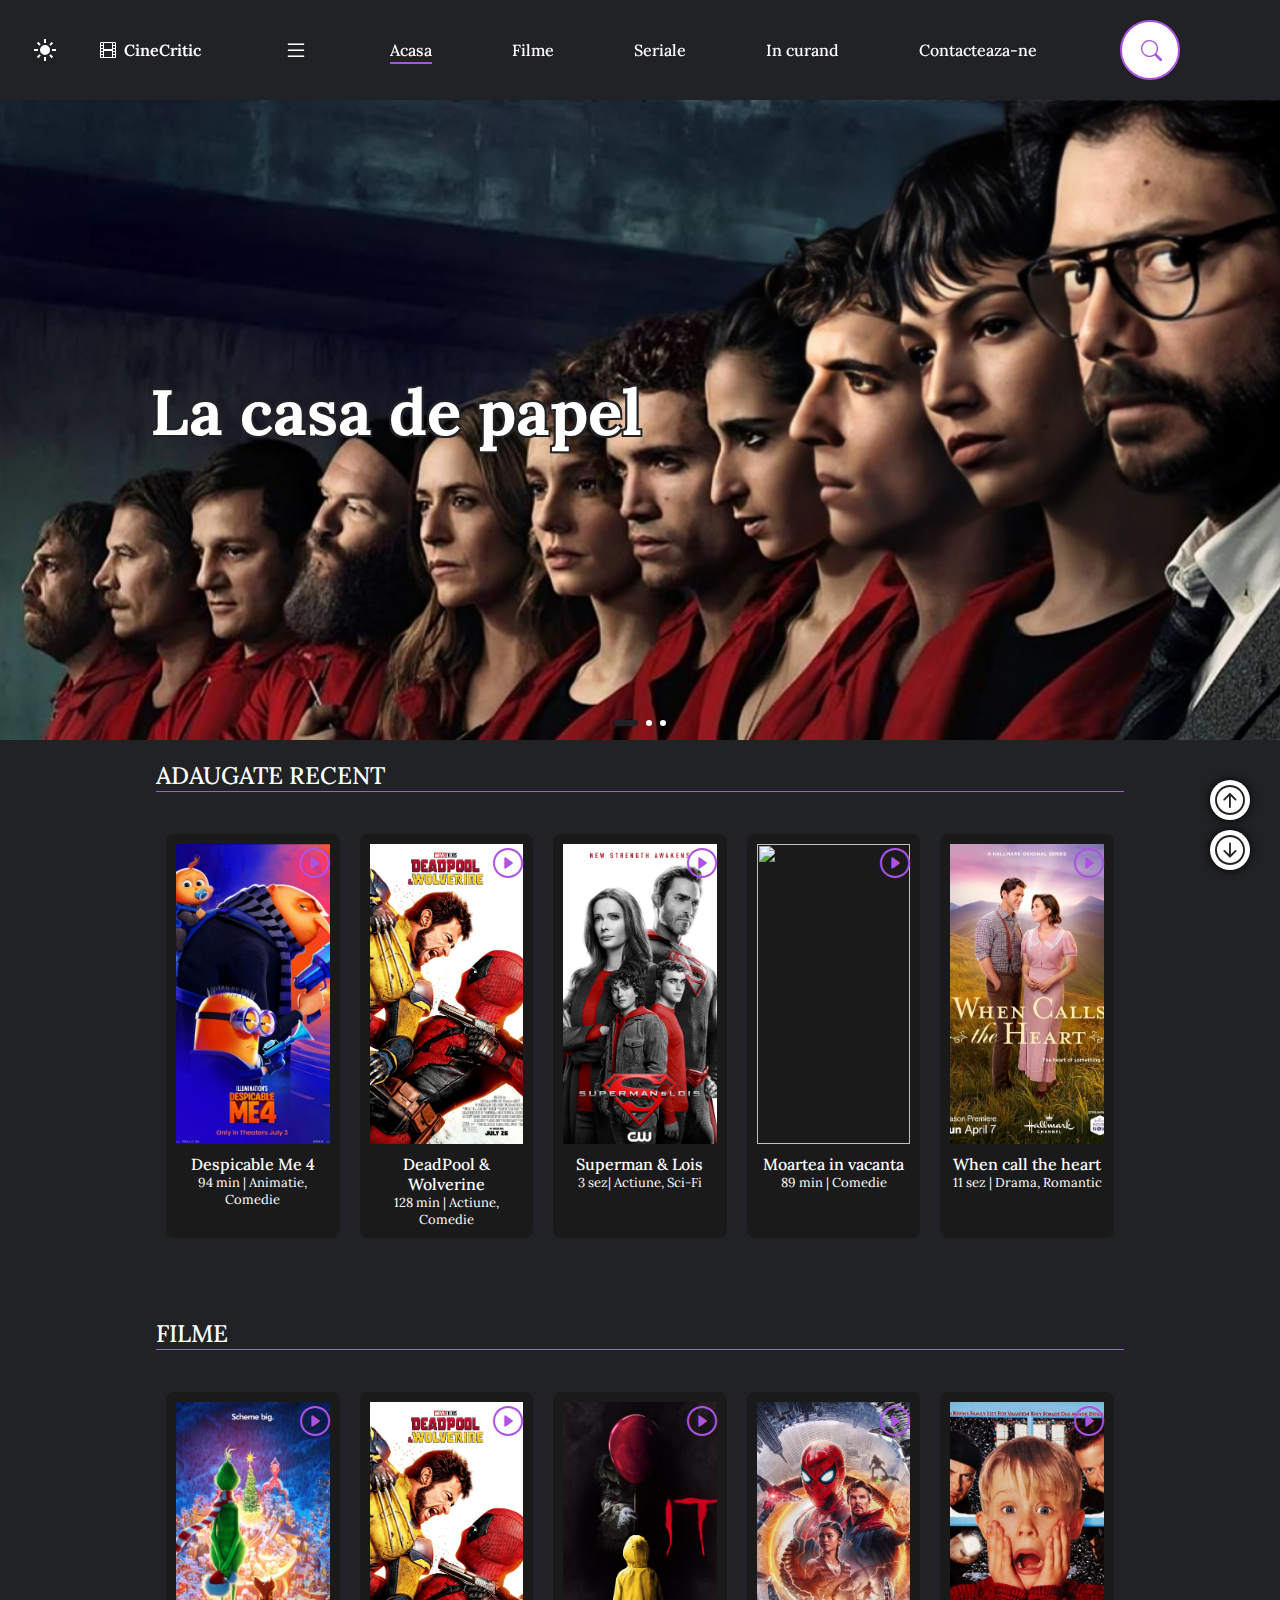
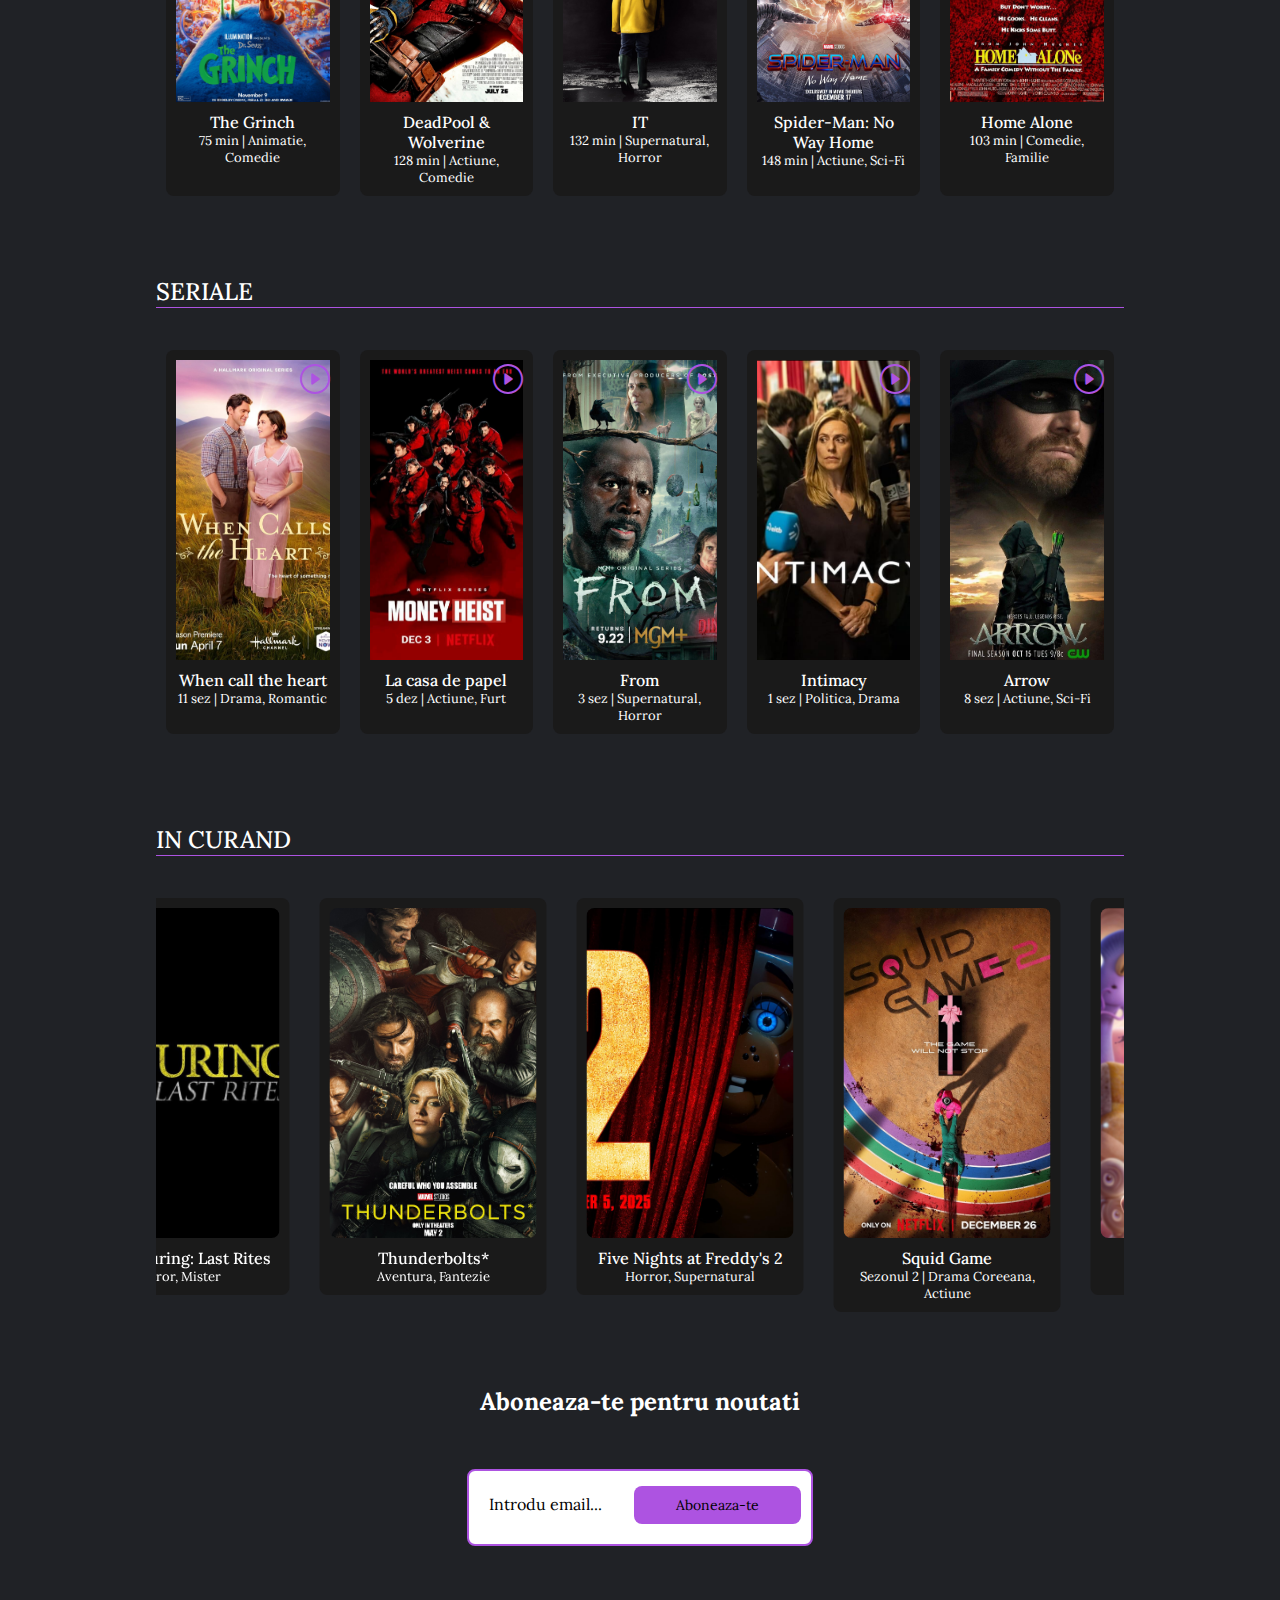
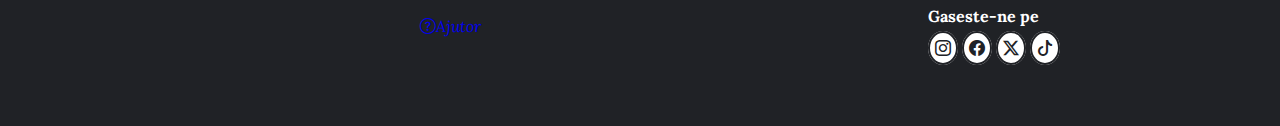
==== commit 43715db1: "Update index.html" ====
--- a/index.html
+++ b/index.html
@@ -319,8 +319,8 @@
             <section class="newsletter" id="newsletter">
                 <h2>Aboneaza-te pentru noutati</h2>
                 <form action="">
-                    <input type="email" placeholder="Enter the email..." required>
-                    <input type="submit" value="Subscribe" class="btn">
+                    <input type="email" placeholder="Introdu email..." required>
+                    <input type="submit" value="Aboneaza-te" class="btn">
                 </form>
             </section>
         </section>
@@ -334,7 +334,7 @@
         </button>
 
         <a href="help.html" class="help">
-            <i class="bi bi-question-circle">                               Ajutor</i>
+            <i class="bi bi-question-circle">Ajutor</i>
         </a>
         
  
@@ -342,7 +342,7 @@
         <!-- Footer -->
          <section class="footer">
             <div class="social">
-                <h3>Find us on</h3>
+                <h3>Gaseste-ne pe</h3>
                 <span class="social-button">
                 <a href="#"><i class="bi bi-instagram"></i></a>
                 <a href="#"><i class="bi bi-facebook"></i></a>
--- a/style.css
+++ b/style.css
@@ -18,13 +18,15 @@
     --second-color:#ad53e1;
     --text-color:#202226;
     --bg-color: #fff;
+    --culoare:#1a1a1a;
 }
 
 .lightmode{
     --main-color:#ffffff;
     --second-color:#ad53e1;
     --text-color:#ffffff;
-    --bg-color: #202226
+    --bg-color: #202226;
+    --culoare: #fff;
 }
 
 html::-webkit-scrollbar{
@@ -185,6 +187,10 @@
     z-index: 1; 
     color: var(--bg-color);
     padding: 0 150px;
+    text-shadow: 2px 2px 0 var(--main-color), 
+    -2px -2px 0 var(--main-color),
+    2px -2px 0 var(--main-color),
+    -2px 2px 0 var(--main-color);
     
 }
 
@@ -197,7 +203,7 @@
 }
 
 .home-text h1{
-    color: #fff;
+    color:var(--bg-color);
     font-size: 64px;
     font-weight: 700;
     margin-bottom: 16px;
@@ -267,34 +273,69 @@
     margin-right: auto;
     margin-left: auto;
     display: grid;
-    grid-template-columns: repeat(auto-fit, minmax(180px, auto));
-    gap: 16px;
+    grid-template-columns: repeat(auto-fit, minmax(180px, 1fr));
     margin-top: 32px;
-    padding-bottom: 150px;
+    padding-bottom: 50px;
     color: var(--second-color);
-}
-
-
+    
+}
+.movies-container, .h2{
+    font-size:12px;
+    color: var(--bg-color);
+}
+.movies-containers {
+    display: grid;
+    grid-template-columns: repeat(auto-fit, minmax(200px, 1fr));
+    padding: 20px;
+
+}
+
+  
 .home-movies-container{
     max-width: 968px;
     margin-right: auto;
     margin-left: auto;
     display: grid;
     grid-template-columns: repeat(auto-fit, minmax(180px, auto));
-    gap: 16px;
+    gap: 1px;
     margin-top: 32px;
+    padding-top:30px;
+    padding-bottom: 50px;
     color: var(--second-color   );
 }
 
 .box {
+    position: relative;
     display: flex;
     flex-direction: column;
     color: var(--bg-color);
+    background-color: var(--culoare);
+    margin: 10px; 
+    padding: 15px; 
+    border-radius: 8px;
+    overflow: hidden;
+    text-align: center;
+    color: var(--bg-color);
+    padding: 10px;
 }
 
 .box .box-img {
     width: 100%;
-    height: 270px;
+    height: 300px;
+    border-radius: 8px 8px 0 0;
+
+}
+.box .open-review {
+    position: absolute; 
+    bottom: 100px; 
+    left: 50%; 
+    transform: translateX(-50%);
+    background-color:var(--second-color);
+    color:var(--main-color);
+    border: none;
+    border-radius: 5px;
+    font-size: 14px;
+    cursor: pointer;
 }
 
 .box .box-img img {
@@ -316,6 +357,7 @@
     
 
 }
+
 
 .box span {
     font-size: 13px;
@@ -357,7 +399,8 @@
 
 }
 
-.newsletter h2{
+.newsletter 
+{
     text-align: center;
     font-size: 16px;
     font-weight: 600;
@@ -737,20 +780,24 @@
 
 .play-button {
     position: absolute;
-    bottom: 10px;
-    left: 50%;
-    transform: translateX(-50%);
-    padding: 10px;
-    background-color: #ff6b6b;
-    color: white;
+    top: 10px;
+    right: 10px;
+    transition: transform 0.3s ease;
+    background-color: transparent;
+    color: var(--second-color);
     border: none;
-    border-radius: 5px;
-    cursor: pointer;
-}
-
-.play-button:hover {
+    cursor: pointer;
+    font-size: 24px;
+}
+
+
+.bi-play-circle{
+    font-size:30px
+}
+
+/* .play-button:hover {
     background-color: #ff3b3b;
-}
+} */
 
 /* Stil pentru modal */
 .modal {
@@ -768,32 +815,35 @@
 
 .modal-content {
     position: relative;
-        width: 80%;
+    width: 80%;
     height: 80%;
 }
 
 button#close-button {
     position: absolute;
-    top: 10px;
-    right: 10px;
-    background-color: red;
-    color: white;
+    top: 0;
+    right: 0;
+    background-color:var(--main-color);
+    color: var(--second-color);
     border: none;
-    padding: 10px;
-    cursor: pointer;
+    cursor: pointer;
+}
+
+.bi-x{
+    font-size:30px;
 }
 .video-container {
-    width: 80%; /* Ajustează procentajul pentru a schimba lățimea */
-    max-width: 800px; /* Maxim cât de mare să fie */
-    margin: 0 auto; /* Centrează */
+    width: 80%; 
+    max-width: 800px; 
+    margin: 0 auto; 
 }
 
 .video-container iframe {
-    width: 100%; /* Preia întreaga lățime a containerului */
-    height: auto; /* Menține proporțiile */
+    width: 100%; 
+    height: auto; 
 }
 .no-scroll {
-    overflow: hidden; /* Dezactivează scroll-ul */
+    overflow: hidden; 
 }
 
 
@@ -875,12 +925,16 @@
 
 .help {
     max-width: 968px;
-    margin-left: auto;
+    margin-left: 400px;
     margin-right: auto;
-    padding: 50px 20px; /* Poți păstra padding-ul existent */
-    display: block; /* Asigură-te că nu este `flex` dacă nu e necesar */
-}
-
+    padding: 50px 20px; 
+    display: inline-flex; 
+}
+
+
+.help:hover {
+    color: var(--second-color); /
+}
 
 
 .help-header p {
@@ -923,8 +977,109 @@
 }
 
 .additional-help p {
-    font-size: 1rem;
+    font-size: 16px;
     line-height: 1.6;
     margin-bottom: 20px;
     color:var(--bg-color);
-}+}
+
+.additional-help h3{
+    padding-top: 20px;
+}
+
+.rating {
+    display: flex;
+    justify-content: center;
+    gap: 10px;
+    margin-top: 10px;
+    cursor: pointer;
+}
+
+.rating i {
+    font-size: 30px; 
+    color: gray; 
+    transition: color 0.3s ease, transform 0.2s ease;
+}
+
+.rating i:hover {
+    transform: scale(1.2); 
+}
+
+.rating i.bi-star-fill {
+    color: gold; /
+}
+
+/* Stil buton sub stele */
+#open-review {
+    margin-top: 10px;
+    padding: 10px 15px;
+    font-size: 16px;
+    background-color: var(--second-color);
+    color: white;
+    border: none;
+    border-radius: 5px;
+    cursor: pointer;
+}
+
+#open-review:hover {
+    background-color: #c076f7;
+}
+
+/* Stil pentru popup */
+.review-popup {
+    position: fixed;
+    top: 50%;
+    left: 50%;
+    transform: translate(-50%, -50%);
+    width: 400px;
+    background-color: white;
+    box-shadow: 0px 4px 10px rgba(0, 0, 0, 0.25);
+    padding: 20px;
+    z-index: 1000;
+    border-radius: 8px;
+    display: none; 
+}
+
+
+.review-popup.hidden {
+    display: none;
+}
+
+/* Continut popup */
+.popup-content {
+    display: flex;
+    flex-direction: column;
+    gap: 15px;
+}
+
+.popup-content h3 {
+    margin: 0;
+}
+
+.popup-content textarea {
+    width: 100%;
+    resize: none;
+}
+
+.popup-content .close-popup {
+    font-size: 24px;
+    font-weight: bold;
+    cursor: pointer;
+    position: absolute;
+    top: 10px;
+    right: 15px;
+}
+
+button.submit-popup-review {
+    background-color: #4CAF50;
+    color: white;
+    border: none;
+    padding: 10px;
+    cursor: pointer;
+    border-radius: 4px;
+    text-align: center;
+}
+
+button.submit-popup-review:hover {
+    background-color: #45a049;
+}
